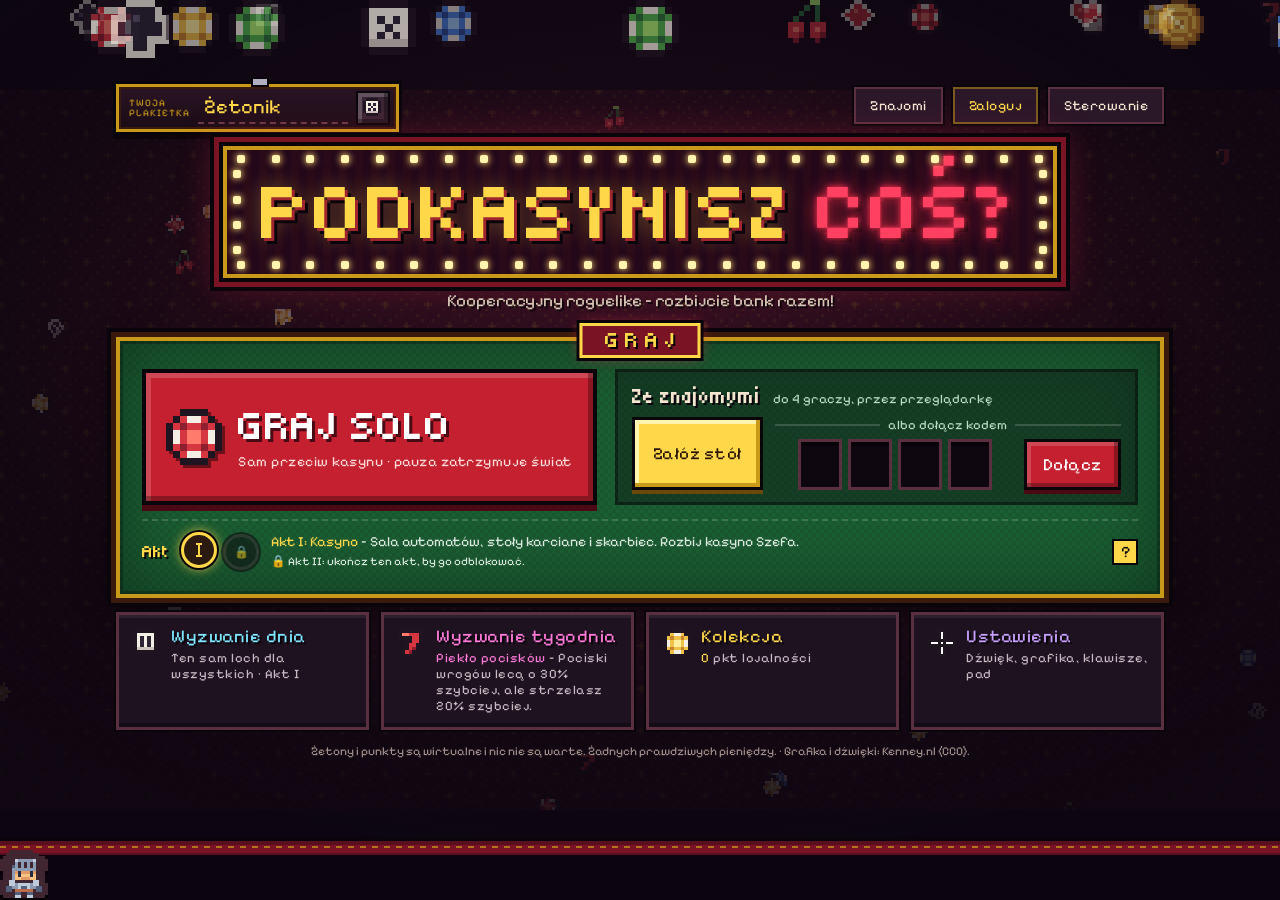
==== index.html @ 785ee759 "Aktualizacja gry 2026-10-31 12:15" ====
<!doctype html>
<html lang="pl">
<head>
<meta charset="utf-8">
<meta name="viewport" content="width=device-width, initial-scale=1">
<title>Podkasynisz coś?</title>
<link rel="icon" type="image/png" sizes="32x32" href="assets/itch/favicon.png">
<link rel="icon" type="image/png" sizes="64x64" href="assets/itch/favicon-64.png">
<link rel="stylesheet" href="style.css">
<link rel="stylesheet" href="settings.css">
<link rel="stylesheet" href="menu.css">
</head>
<body>
<div id="game"></div>
<div id="ui"></div>
<script src="vendor/phaser.min.js"></script>
<script src="vendor/peerjs.min.js"></script>
<script type="module" src="js/gra.js?v=202610311215"></script>
</body>
</html>
---- style.css ----
@font-face { font-family: 'PS2P'; src: url('assets/fonts/ps2p-latin.woff2') format('woff2'); unicode-range: U+0000-00FF; }
@font-face { font-family: 'PS2P'; src: url('assets/fonts/ps2p-latin-ext.woff2') format('woff2'); unicode-range: U+0100-024F, U+1E00-1EFF, U+20A0-20CF; }
@font-face { font-family: 'Tiny5'; src: url('assets/fonts/tiny5-latin.woff2') format('woff2'); unicode-range: U+0000-00FF, U+2000-206F; }
@font-face { font-family: 'Tiny5'; src: url('assets/fonts/tiny5-latin-ext.woff2') format('woff2'); unicode-range: U+0100-024F, U+1E00-1EFF; }
@font-face { font-family: 'Pixelify'; src: url('assets/fonts/pixelify-latin.woff2') format('woff2'); unicode-range: U+0000-00FF, U+2000-206F; }
@font-face { font-family: 'Pixelify'; src: url('assets/fonts/pixelify-latin-ext.woff2') format('woff2'); unicode-range: U+0100-024F, U+1E00-1EFF; }

:root {
  --bg: #120a14; --panel: #1f1220; --panel2: #2a1728; --gold: #ffd84a; --red: #e0344a; --green: #2f9e5a;
  --text: #f3e6d0; --muted: #a08f8a; --border: #5a3040;
}
* { box-sizing: border-box; }
html, body { margin: 0; height: 100%; background: var(--bg); overflow: hidden; color: var(--text); font-family: 'Pixelify', monospace; }
#game { position: fixed; inset: 0; }
#game canvas { image-rendering: pixelated; image-rendering: crisp-edges; }
#ui { position: fixed; inset: 0; pointer-events: none; display: flex; align-items: center; justify-content: center; }
#ui > * { pointer-events: auto; }

.panel {
  background: linear-gradient(180deg, var(--panel2), var(--panel)); border: 4px solid var(--border);
  box-shadow: 0 0 0 4px #0a050b, 0 12px 40px rgba(0,0,0,.6); padding: 28px 32px; width: min(560px, calc(100vw - 32px));
  max-height: calc(100vh - 32px); overflow: auto; image-rendering: pixelated;
}
.title { font-family: 'Tiny5', monospace; color: var(--gold); font-size: 48px; text-align: center; margin: 0 0 6px;
  text-shadow: 3px 3px 0 #8a2030, 6px 6px 0 #0a050b; letter-spacing: 1px; line-height: 1.3; }
.subtitle { text-align: center; color: var(--muted); margin: 0 0 22px; font-size: 18px; }
h2 { font-family: 'Tiny5', monospace; font-size: 24px; color: var(--gold); margin: 18px 0 10px; }
label { display: block; font-size: 18px; margin: 12px 0 6px; color: var(--muted); }
input[type=text] {
  width: 100%; font: inherit; font-size: 22px; padding: 8px 12px; background: #0e070f; color: var(--text);
  border: 3px solid var(--border); outline: none; text-transform: none;
}
input[type=text]:focus { border-color: var(--gold); }
.row { display: flex; gap: 10px; flex-wrap: wrap; }
.row > * { flex: 1; }
button {
  font-family: 'Pixelify', monospace; letter-spacing: 0.5px; font-size: 15px; padding: 14px 12px; margin-top: 12px; cursor: pointer;
  background: var(--red); color: #fff; border: 0; box-shadow: inset -4px -4px 0 rgba(0,0,0,.35), inset 4px 4px 0 rgba(255,255,255,.2);
}
button:hover { filter: brightness(1.15); }
button:active { box-shadow: inset 4px 4px 0 rgba(0,0,0,.35); }
button.gold { background: #c99a1a; color: #1a0e05; }
button.green { background: var(--green); }
button.dark { background: #3a2535; }
button:disabled { opacity: .45; cursor: not-allowed; filter: none; }
.chars { display: grid; grid-template-columns: repeat(auto-fill, minmax(56px, 1fr)); gap: 8px; }
.char { height: 64px; background: #0e070f; border: 3px solid var(--border); cursor: pointer; display: flex; align-items: center; justify-content: center; }
.char.sel { border-color: var(--gold); background: #2c1a10; }
.char canvas { width: 48px; height: 48px; image-rendering: pixelated; }
.code { font-family: 'Tiny5', monospace; font-size: 48px; color: var(--gold); text-align: center; letter-spacing: 8px; margin: 8px 0; user-select: all; }
.players { list-style: none; padding: 0; margin: 0; }
.players li { display: flex; align-items: center; gap: 12px; padding: 8px 10px; background: #0e070f; border: 2px solid var(--border); margin-bottom: 6px; font-size: 20px; }
.players li canvas { width: 32px; height: 32px; image-rendering: pixelated; }
.players .tag { margin-left: auto; font-size: 14px; color: var(--gold); }
.hint { color: var(--muted); font-size: 16px; line-height: 1.5; }
.err { color: #ff7070; min-height: 22px; margin-top: 10px; font-size: 18px; }
.keys { display: grid; grid-template-columns: auto 1fr; gap: 4px 14px; font-size: 17px; }
.keys b { font-family: 'Pixelify', monospace; font-size: 13px; color: var(--gold); padding-top: 4px; }
.stats { display: grid; grid-template-columns: 1fr auto; gap: 6px 16px; font-size: 20px; margin: 10px 0; }
.stats span:nth-child(even) { color: var(--gold); text-align: right; }
.hidden { display: none !important; }
.disclaimer { font-size: 14px; color: var(--muted); text-align: center; margin-top: 18px; }
.clsinfo { margin-top: 10px; padding: 10px 12px; background: #0e070f; border: 2px solid var(--border); font-size: 17px; line-height: 1.45; min-height: 62px; }
.clsinfo b { color: var(--gold); }
.clsinfo span { color: #c8a0ff; }
.char.locked { opacity: .3; cursor: not-allowed; filter: grayscale(1); }
/* Kolekcja – wyróżniony przycisk na górze menu */
button.collection { width: 100%; margin: 0 0 6px; padding: 14px 12px; font-family: 'Tiny5', monospace; font-size: 24px; letter-spacing: 1px;
  background: linear-gradient(180deg, #5a2a6a, #3a1a48); color: #ffd84a; border: 3px solid #c99a1a; position: relative;
  box-shadow: inset -4px -4px 0 rgba(0,0,0,.35), inset 4px 4px 0 rgba(255,255,255,.12), 0 0 18px rgba(255,216,74,.18); }
button.collection:hover { filter: brightness(1.2); }
button.collection .star { color: #fff4c0; }
button.collection .pts { color: #f3e6d0; font-size: 18px; margin-left: 8px; }
button.collection .badge { position: absolute; top: -10px; right: -6px; background: #e0344a; color: #fff; font-size: 14px; padding: 2px 8px; border: 2px solid #0a050b; }
.clsinfo i { color: #ffb040; font-style: normal; }
---- settings.css ----
/* Panel ustawień (src/settingsui.js) – nocne kasyno: ciemne tło, złote ramki, czerwony neon, zielone sukno. */
.panel.settings {
  --s-bg: #120a14; --s-bg2: #0d0610; --s-row: #1a0f1a; --s-line: #4a2838; --s-gold: #ffd84a; --s-gold-d: #c99a1a;
  --s-red: #ff3050; --s-cream: #f3e6d0; --s-muted: #a8968f; --s-cyan: #7fe8ff; --s-felt: #0f3a26; --s-felt2: #17573a;
  --s-ink: #0a050b;
  display: flex; flex-direction: column; overflow: hidden; padding: 0;
  width: min(940px, calc(100vw - 24px));
  height: min(820px, calc((100vh - 32px) / var(--ui-zoom, 1)));
  background: linear-gradient(180deg, var(--s-bg), var(--s-bg2));
  border: 4px solid var(--s-gold-d);
  box-shadow: 0 0 0 4px var(--s-ink), 0 0 26px rgba(255, 48, 80, .28), 0 0 0 100vmax rgba(6, 2, 8, .55);
  color: var(--s-cream); font-family: 'Pixelify', monospace;
}

/* ---------- nagłówek i zakładki ---------- */
.settings .set-top { flex: none; padding: 16px 20px 0; border-bottom: 4px solid var(--s-ink); background: linear-gradient(180deg, #1d0f1c, #140a14); }
.settings .set-title {
  margin: 0 0 12px; text-align: center; font-family: 'Tiny5', monospace; font-size: 30px; letter-spacing: 3px; padding-left: 3px; color: var(--s-gold);
  text-shadow: 2px 2px 0 #8a2030, 4px 4px 0 var(--s-ink), 0 0 14px rgba(255, 48, 80, .55);
}
.settings .set-tabs { display: flex; align-items: flex-end; justify-content: center; gap: 6px; flex-wrap: wrap; }
.settings .set-tab, .settings .set-tabnav {
  margin: 0; font-family: 'Pixelify', monospace; font-size: 18px; line-height: 1; cursor: pointer;
  padding: 10px 18px 12px; color: var(--s-muted); background: #24131f;
  border: 3px solid var(--s-line); border-bottom: 0; box-shadow: inset 0 -4px 0 rgba(0, 0, 0, .35);
}
.settings .set-tab:hover { color: var(--s-cream); filter: none; background: #2e1828; }
.settings .set-tab[aria-selected="true"] {
  color: #1a0e05; background: linear-gradient(180deg, #ffe680, var(--s-gold) 55%, var(--s-gold-d));
  border-color: var(--s-ink); box-shadow: 0 -2px 12px rgba(255, 216, 74, .35), inset 0 3px 0 rgba(255, 255, 255, .45);
  position: relative; top: 0; padding-bottom: 14px;
}
.settings .set-tabnav { padding: 8px 8px 10px; background: transparent; border-color: transparent; box-shadow: none; align-self: center; }
.settings .set-tabnav:hover { filter: none; }
.settings .set-kh {
  display: inline-block; min-width: 26px; padding: 3px 6px; font-size: 13px; color: var(--s-cream); text-align: center;
  background: #2a1626; border: 2px solid var(--s-line); box-shadow: 0 2px 0 var(--s-ink);
}
.settings .set-tabnav:hover .set-kh { border-color: var(--s-gold-d); color: var(--s-gold); }

/* ---------- treść (przewijana) ---------- */
.settings .set-body { flex: 1 1 auto; min-height: 0; overflow-y: auto; overflow-x: hidden; padding: 6px 20px 16px; scrollbar-color: var(--s-gold-d) var(--s-bg2); }
.settings .set-page { max-width: 860px; margin: 0 auto; }
.settings .set-page[hidden] { display: none; }
.settings .set-head {
  /* bez text-transform: uppercase – Pixelify nie ma wielkiego „Ć” */
  margin: 18px 0 8px; padding-bottom: 4px; font-family: 'Pixelify', monospace; font-size: 17px; font-weight: normal;
  letter-spacing: 1px; color: var(--s-red); text-shadow: 0 0 8px rgba(255, 48, 80, .45);
  border-bottom: 2px dashed #3a1a2a;
}
.settings .set-row {
  display: grid; grid-template-columns: minmax(0, 1fr) auto; align-items: center; gap: 6px 18px;
  margin: 0 0 6px; padding: 10px 14px; background: var(--s-row); border: 2px solid var(--s-line);
  box-shadow: inset 0 -3px 0 rgba(0, 0, 0, .3);
}
.settings .set-row:hover { border-color: #6a3a50; }
.settings .set-row:focus-within { border-color: var(--s-gold); background: #221422; box-shadow: inset 4px 0 0 var(--s-gold), 0 0 10px rgba(255, 216, 74, .15); }
.settings .set-label { font-size: 19px; line-height: 1.2; color: var(--s-cream); }
.settings .set-desc { margin-top: 2px; font-size: 14px; line-height: 1.3; color: var(--s-muted); }
.settings .set-ctl { display: flex; align-items: center; justify-content: flex-end; gap: 10px; min-width: 0; }
.settings .set-ctl-slider { width: 300px; }
.settings .set-ctl-btns { flex-wrap: wrap; }

/* wspólne: przyciski panelu (żetony / plakietki) */
.settings .set-btn {
  margin: 0; padding: 9px 14px; font-family: 'Pixelify', monospace; font-size: 16px; color: var(--s-cream); cursor: pointer;
  background: #3a2535; border: 2px solid var(--s-ink); box-shadow: 0 0 0 2px var(--s-line), inset -3px -3px 0 rgba(0, 0, 0, .35), inset 3px 3px 0 rgba(255, 255, 255, .12);
}
.settings .set-btn:hover { filter: brightness(1.18); }
.settings .set-btn:active { transform: translateY(2px); box-shadow: 0 0 0 2px var(--s-line), inset 3px 3px 0 rgba(0, 0, 0, .35); }
.settings .set-btn.gold { color: #1a0e05; background: linear-gradient(180deg, #ffe680, var(--s-gold) 60%, var(--s-gold-d)); box-shadow: 0 0 0 2px #7a5a10, inset -3px -3px 0 rgba(0, 0, 0, .25), 0 0 12px rgba(255, 216, 74, .25); }
.settings .set-btn.armed { color: #fff; background: var(--s-red); box-shadow: 0 0 0 2px #7a1020, 0 0 14px rgba(255, 48, 80, .6); }

/* fokus: klawiatura (focus-visible) i pad (.padfocus z padnav.js) */
.settings button:focus-visible, .settings input:focus-visible, .settings .padfocus { outline: 3px solid var(--s-cyan); outline-offset: 2px; }
.settings button:focus:not(:focus-visible):not(.padfocus) { outline: none; }

/* suwak */
.settings .set-range { -webkit-appearance: none; appearance: none; flex: 1; min-width: 0; height: 26px; margin: 0; background: transparent; cursor: pointer; --fill: 50%; }
.settings .set-range::-webkit-slider-runnable-track {
  box-sizing: border-box; height: 14px; border: 2px solid var(--s-ink); box-shadow: 0 0 0 2px var(--s-line);
  background: linear-gradient(90deg, var(--s-gold-d), var(--s-gold) var(--fill), #2a1626 var(--fill));
}
.settings .set-range::-moz-range-track { box-sizing: border-box; height: 14px; border: 2px solid var(--s-ink); box-shadow: 0 0 0 2px var(--s-line); background: #2a1626; }
.settings .set-range::-moz-range-progress { height: 10px; background: linear-gradient(90deg, var(--s-gold-d), var(--s-gold)); }
.settings .set-range::-webkit-slider-thumb {
  -webkit-appearance: none; width: 16px; height: 24px; margin-top: -7px; border: 2px solid var(--s-ink); border-radius: 0;
  background: var(--s-cream); box-shadow: inset -3px -3px 0 rgba(0, 0, 0, .3);
}
.settings .set-range::-moz-range-thumb { width: 12px; height: 20px; border: 2px solid var(--s-ink); border-radius: 0; background: var(--s-cream); box-shadow: inset -3px -3px 0 rgba(0, 0, 0, .3); }
.settings .set-range:hover::-webkit-slider-thumb, .settings .set-range:focus::-webkit-slider-thumb { background: #fff; box-shadow: 0 0 8px rgba(255, 216, 74, .7); }
.settings .set-range:focus::-moz-range-thumb { background: #fff; }
.settings .set-val { flex: none; min-width: 52px; text-align: right; font-size: 18px; color: var(--s-gold); }

/* przełącznik WŁ. / WYŁ. */
.settings .set-switch {
  position: relative; display: flex; align-items: center; justify-content: flex-end; flex: none;
  width: 104px; height: 36px; margin: 0; padding: 0 10px; cursor: pointer;
  font-family: 'Pixelify', monospace; font-size: 15px; color: var(--s-muted);
  background: #2a1626; border: 2px solid var(--s-ink); box-shadow: 0 0 0 2px var(--s-line), inset 0 3px 0 rgba(0, 0, 0, .35);
}
.settings .set-switch:hover { filter: brightness(1.15); }
.settings .set-switch .sw-knob {
  position: absolute; top: 4px; left: 4px; width: 38px; height: 24px;
  background: #5a4050; box-shadow: inset -3px -3px 0 rgba(0, 0, 0, .35), inset 3px 3px 0 rgba(255, 255, 255, .15);
  transition: left .12s steps(3);
}
.settings .set-switch[aria-checked="true"] {
  justify-content: flex-start; color: var(--s-cream);
  background: linear-gradient(180deg, var(--s-felt2), var(--s-felt)); box-shadow: 0 0 0 2px var(--s-gold-d), inset 0 3px 0 rgba(0, 0, 0, .3), 0 0 12px rgba(255, 216, 74, .2);
}
.settings .set-switch[aria-checked="true"] .sw-knob { left: calc(100% - 42px); background: var(--s-gold); }
.settings .set-switch:active .sw-knob { transform: translateY(1px); }

/* wybór (żetony obok siebie) */
.settings .set-seg { display: flex; flex-wrap: wrap; justify-content: flex-end; gap: 6px; }
.settings .set-opt {
  margin: 0; padding: 8px 12px; min-width: 64px; cursor: pointer; font-family: 'Pixelify', monospace; font-size: 16px;
  color: var(--s-muted); background: #24131f; border: 2px solid var(--s-ink); box-shadow: 0 0 0 2px var(--s-line), inset 0 -3px 0 rgba(0, 0, 0, .3);
}
.settings .set-opt:hover { color: var(--s-cream); filter: none; background: #2e1828; }
.settings .set-opt:active { transform: translateY(2px); }
.settings .set-opt[aria-checked="true"] {
  color: var(--s-cream); background: linear-gradient(180deg, var(--s-felt2), var(--s-felt));
  box-shadow: 0 0 0 2px var(--s-gold), inset 0 -3px 0 rgba(0, 0, 0, .3), 0 0 10px rgba(255, 216, 74, .25);
}
.settings .set-row-choice .set-ctl { max-width: 460px; }

/* ---------- klawisze ---------- */
.settings .set-binds { display: grid; grid-template-columns: repeat(auto-fill, minmax(min(100%, 380px), 1fr)); gap: 6px; margin-bottom: 6px; }
.settings .set-bind {
  display: flex; align-items: center; gap: 8px; min-width: 0; padding: 5px 6px 5px 12px;
  background: var(--s-row); border: 2px solid var(--s-line);
}
.settings .set-bind:focus-within { border-color: var(--s-gold); background: #221422; }
.settings .set-bind.wait { border-color: var(--s-red); box-shadow: 0 0 12px rgba(255, 48, 80, .45); }
.settings .set-bind.dup { border-color: #e08a20; }
.settings .set-bname { flex: 1; min-width: 0; font-size: 16px; line-height: 1.15; }
.settings .set-kxs { display: flex; gap: 4px; flex: none; }
.settings .set-kx { padding: 3px 6px; font-size: 12px; color: var(--s-muted); background: #140a12; border: 2px solid #3a2030; }
.settings .set-kx.dup { color: #ffb050; border-color: #e08a20; }
.settings .set-key {
  flex: none; min-width: 104px; margin: 0; padding: 7px 10px 9px; font-family: 'Pixelify', monospace; font-size: 15px; cursor: pointer;
  color: var(--s-ink); background: linear-gradient(180deg, #fff6e4, var(--s-cream)); border: 2px solid var(--s-ink);
  box-shadow: inset 0 -4px 0 #b8a890;
}
.settings .set-key:hover { filter: none; background: #fff; }
.settings .set-key:active { transform: translateY(2px); box-shadow: inset 0 -2px 0 #b8a890; }
.settings .set-key.locked { opacity: .55; cursor: not-allowed; }
.settings .set-bind.dup .set-key { box-shadow: inset 0 -4px 0 #e08a20; }
.settings .set-bind.wait .set-key { color: #fff; background: var(--s-red); box-shadow: inset 0 -4px 0 #8a1020, 0 0 10px rgba(255, 48, 80, .7); animation: set-blink .7s steps(2) infinite; }
@keyframes set-blink { 50% { filter: brightness(1.35); } }
.settings .set-capture {
  position: sticky; top: 0; z-index: 2; margin: 0 0 8px; padding: 10px 14px; font-size: 18px; text-align: center;
  color: var(--s-cream); background: #3a0c18; border: 3px solid var(--s-red); box-shadow: 0 0 16px rgba(255, 48, 80, .5);
}
.settings .set-capture b { color: var(--s-gold); font-weight: normal; }
.settings .set-capture span { margin-left: 10px; font-size: 14px; color: var(--s-muted); }
.settings .set-capture[hidden], .settings .set-warn[hidden] { display: none; }
.settings .set-warn { margin: 0 0 8px; padding: 8px 12px; font-size: 15px; color: #ffcf8a; background: #2a1808; border: 2px solid #e08a20; }
.settings .set-row-note { margin-top: 6px; }

/* ---------- pad ---------- */
.settings .set-pad { margin: 0 0 6px; padding: 10px 14px; font-size: 16px; color: var(--s-muted); background: var(--s-bg2); border: 2px dashed var(--s-line); }
.settings .set-pad.ok { color: #9fe870; border: 2px solid #2f9e5a; background: #0c1a10; }
.settings .set-padmap { margin-top: 6px; padding: 12px 14px; background: linear-gradient(180deg, var(--s-felt2), var(--s-felt)); border: 3px solid var(--s-ink); box-shadow: 0 0 0 2px var(--s-gold-d), inset 0 0 30px rgba(0, 0, 0, .35); }
.settings .set-padhead { margin-bottom: 8px; font-size: 16px; letter-spacing: 1px; color: var(--s-gold); }
.settings .set-padgrid { display: grid; grid-template-columns: repeat(auto-fill, minmax(min(100%, 340px), 1fr)); gap: 4px 18px; }
.settings .set-padrow { display: flex; align-items: center; gap: 10px; min-height: 30px; font-size: 15px; color: var(--s-cream); }
.settings .set-padrow b { color: var(--s-gold); font-weight: normal; }
.settings .set-padrow i { color: #a0c8b0; font-style: normal; }
.settings .set-padkeys { display: flex; gap: 4px; flex: none; width: 104px; justify-content: flex-end; }
.settings .pc {
  display: inline-flex; align-items: center; justify-content: center; min-width: 28px; height: 26px; padding: 0 6px;
  font-size: 13px; color: var(--s-cream); background: #1a0f14; border: 2px solid var(--s-ink); box-shadow: 0 0 0 1px #3d6a50, inset 0 -3px 0 rgba(0, 0, 0, .4);
}
.settings .pc-wide { font-size: 11px; letter-spacing: .5px; }
.settings .pc-face { width: 28px; padding: 0; border-radius: 50%; font-size: 14px; color: #fff; text-shadow: 1px 1px 0 var(--s-ink); }
.settings .pc-xbox-a { background: #2f9e3a; } .settings .pc-xbox-b { background: #d0283a; }
.settings .pc-xbox-x { background: #2a6ad8; } .settings .pc-xbox-y { background: #e0b020; color: #1a0e05; text-shadow: none; }
.settings .pc-ps-a { background: #3a70d8; } .settings .pc-ps-b { background: #d03a4a; }
.settings .pc-ps-x { background: #c060b0; } .settings .pc-ps-y { background: #30a080; }
.settings .set-padmenu { margin: 10px 0 0; color: #b8d8c4; }

/* ---------- stopka ---------- */
.settings .set-foot { flex: none; padding: 8px 20px 14px; border-top: 4px solid var(--s-ink); background: linear-gradient(180deg, #140a14, #1d0f1c); }
.settings .set-msg { min-height: 20px; margin: 0 0 8px; font-size: 15px; color: var(--s-gold); text-align: center; }
.settings .set-msg.ok { color: #9fe870; }
.settings .set-msg.warn { color: #ffb050; }
.settings .set-footrow { display: flex; align-items: center; gap: 10px; flex-wrap: wrap; justify-content: flex-end; }
.settings .set-hints { flex: 1 1 260px; font-size: 13px; color: var(--s-muted); }
.settings #set-back { min-width: 120px; font-size: 18px; }

/* ---------- małe okna ---------- */
@media (max-width: 720px) {
  .settings .set-row { grid-template-columns: 1fr; }
  .settings .set-ctl, .settings .set-seg { justify-content: flex-start; }
  .settings .set-ctl-slider { width: 100%; }
  .settings .set-row-choice .set-ctl { max-width: none; }
  .settings .set-tab { padding: 8px 10px 10px; font-size: 16px; }
  .settings .set-tabnav { display: none; }
  .settings .set-body { padding: 4px 12px 12px; }
  .settings .set-top, .settings .set-foot { padding-left: 12px; padding-right: 12px; }
  .settings .set-hints { display: none; }
}
@media (max-height: 560px) {
  .settings .set-title { font-size: 22px; margin-bottom: 6px; }
  .settings .set-top { padding-top: 8px; }
  .settings .set-row { padding: 6px 12px; }
  .settings .set-desc { display: none; }
}
@media (prefers-reduced-motion: reduce) {
  .settings .set-switch .sw-knob { transition: none; }
  .settings .set-bind.wait .set-key { animation: none; }
}

/* Podpowiedź samouczka (opcjonalnie, jeśli integrator pokaże ją w DOM) */
.tut-hint {
  position: fixed; left: 50%; bottom: 12%; transform: translateX(-50%); pointer-events: none;
  padding: 10px 16px; background: rgba(14,7,15,.88); border: 3px solid var(--gold); color: var(--text);
  font-family: 'Pixelify', monospace; font-size: 20px; white-space: nowrap; box-shadow: 0 0 0 3px #0a050b;
}
@media (max-width: 480px) {
  .tut-hint { white-space: normal; width: calc(100vw - 32px); text-align: center; font-size: 17px; }
}
---- menu.css ----
/* ================= MENU GŁÓWNE – nocne kasyno (ui.js: showMenu, showLobby, showPause, showEnd, showMessage) ================= */
:root { --wine: #0d0610; --gold2: #c99a1a; --neon: #ff3050; --cyan: #7fe8ff; --felt: #1b5e33; --ink: #0a050b; }
#ui > .mm { position: fixed; inset: 0; overflow-y: auto; overflow-x: hidden; display: flex; flex-direction: column;
  background: radial-gradient(ellipse 70% 60% at 50% 38%, rgba(70,16,44,.30), rgba(13,6,16,.80) 72%, rgba(13,6,16,.92)); }
.mm-bg { position: fixed; inset: 0; pointer-events: none; overflow: hidden; z-index: 0; }
.mm-fl { position: absolute; top: 0; will-change: transform; animation: mm-rise var(--dur, 30s) linear var(--del, 0s) infinite; }
.mm-fl canvas { display: block; image-rendering: pixelated; }
@keyframes mm-rise { from { transform: translateY(105vh) rotate(0deg); } to { transform: translateY(-12vh) rotate(var(--rot, 180deg)); } }
.mm-parade { position: fixed; left: 0; right: 0; bottom: 0; height: 62px; pointer-events: none; overflow: hidden; z-index: 1;
  border-top: 3px solid var(--ink); background: linear-gradient(180deg, #5a0f1e 0 4px, #7a1424 4px 12px, #5a0f1e 12px 14px, rgba(13,6,16,.85) 14px); }
.mm-parade::before { content: ''; position: absolute; left: 0; right: 0; top: 5px; height: 2px; background: repeating-linear-gradient(90deg, #c99a1a 0 6px, transparent 6px 12px); opacity: .7; }
.mm-walker { position: absolute; bottom: 2px; left: 0; animation: mm-walk var(--dur, 26s) linear var(--del, 0s) infinite; }
.mm-walker canvas { display: block; image-rendering: pixelated; animation: mm-hop .4s steps(2) infinite; filter: drop-shadow(0 3px 0 rgba(0,0,0,.5)); }
@keyframes mm-walk { from { transform: translateX(-64px); } to { transform: translateX(calc(100vw + 16px)); } }
@keyframes mm-hop { 50% { transform: translateY(-3px); } }

.mm-stage { position: relative; z-index: 2; margin: auto; width: min(1080px, 100%); padding: 14px 16px 78px; display: flex; flex-direction: column; gap: 14px; }
.mm-top { display: flex; align-items: center; justify-content: space-between; gap: 10px; flex-wrap: wrap; }
/* plakietka z imieniem */
.mm-tag { display: flex; align-items: center; gap: 8px; padding: 4px 6px 4px 10px; background: linear-gradient(180deg, #2a1424, #1a0c16);
  border: 3px solid var(--gold2); box-shadow: 0 0 0 3px var(--ink), inset 0 0 0 2px #3a1a0c, 0 4px 0 3px rgba(0,0,0,.45); position: relative; margin-top: 6px; }
.mm-tag::before { content: ''; position: absolute; left: 50%; top: -10px; width: 14px; height: 6px; margin-left: -7px; background: #b0b0c0; border: 2px solid var(--ink); }
.mm-tag-l { font-size: 10px; line-height: 1.05; color: var(--gold2); letter-spacing: 1px; }
.mm-tag input[type=text] { width: 12.5ch; font-size: 20px; padding: 3px 6px; background: transparent; border: 0; border-bottom: 2px dashed #6a3a4a; color: var(--gold); }
.mm-tag input[type=text]:hover { background: rgba(255,216,74,.05); }
.mm-tag input[type=text]:focus { border-bottom: 2px solid var(--gold); background: rgba(255,216,74,.08); }
.mm-tag.glow { animation: mm-glow 1s ease-in-out infinite alternate; }
@keyframes mm-glow { to { box-shadow: 0 0 0 3px var(--ink), inset 0 0 0 2px #3a1a0c, 0 0 18px 2px rgba(127,232,255,.6); } }
.mm-icon { margin: 0; width: 34px; height: 34px; padding: 0; display: flex; align-items: center; justify-content: center; background: #3a2535; border: 2px solid var(--ink); }
.mm-icon canvas { image-rendering: pixelated; }
.mm-icon:hover canvas { animation: mm-shake .35s; }
.mm-pill { margin: 0; padding: 8px 14px; font-size: 14px; background: #2a1728; color: var(--text); border: 2px solid #5a3040; box-shadow: 0 0 0 2px var(--ink); }

/* logo z żarówkami */
.mm-logo { text-align: center; }
.mm-marquee { position: relative; display: inline-block; max-width: 100%; padding: 22px 34px 20px;
  background: repeating-linear-gradient(90deg, #2a0a18 0 8px, #24081a 8px 16px); border: 4px solid var(--gold2);
  box-shadow: 0 0 0 4px var(--ink), 0 0 0 9px #7a1424, 0 0 0 13px var(--ink), 0 0 34px 8px rgba(255,48,80,.28); }
.mm-bulbs { position: absolute; display: flex; justify-content: space-between; pointer-events: none; }
.mm-bulbs.t { top: 5px; left: 10px; right: 10px; } .mm-bulbs.b { bottom: 5px; left: 10px; right: 10px; }
.mm-bulbs.l { left: 6px; top: 20px; bottom: 20px; flex-direction: column; } .mm-bulbs.r { right: 6px; top: 20px; bottom: 20px; flex-direction: column; }
.mm-bulbs i { width: 8px; height: 8px; border-radius: 2px; background: #fff3b0; box-shadow: 0 0 6px 1px rgba(255,214,110,.85); animation: mm-bulb 1.2s linear infinite; }
.mm-bulbs i:nth-child(3n+2) { animation-delay: -.4s; } .mm-bulbs i:nth-child(3n) { animation-delay: -.8s; }
@keyframes mm-bulb { 0%, 32% { background: #fff3b0; box-shadow: 0 0 6px 1px rgba(255,214,110,.85); } 34%, 100% { background: #6a4a1a; box-shadow: none; } }
.mm-title { margin: 0; font-family: 'Tiny5', monospace; font-weight: normal; line-height: 1; letter-spacing: 2px; font-size: clamp(34px, min(6.4vw, 10.5vh), 88px); }
.mm-title .l1 { color: var(--gold); text-shadow: 3px 3px 0 #a0262e, 6px 6px 0 var(--ink), 0 0 20px rgba(255,216,74,.35); white-space: nowrap; }
.mm-title .l2 { color: #ff4060; text-shadow: 0 0 6px #ff3050, 0 0 18px rgba(255,48,80,.75), 4px 4px 0 var(--ink); white-space: nowrap; display: inline-block; animation: mm-flicker 7s infinite; }
@keyframes mm-flicker { 0%, 90%, 100% { opacity: 1; } 91% { opacity: .35; } 92% { opacity: 1; } 94% { opacity: .55; } 95% { opacity: 1; } }
.mm-sub { margin: 12px 0 0; color: var(--text); opacity: .85; font-size: 17px; text-shadow: 2px 2px 0 var(--ink); }
.mm-warn { text-align: center; margin: 0; }

/* stół – sekcja GRAJ */
.mm-play { position: relative; margin-top: 12px; padding: 28px 22px 14px; background-color: var(--felt);
  background-image: linear-gradient(45deg, rgba(0,0,0,.07) 25%, transparent 25% 75%, rgba(0,0,0,.07) 75%), linear-gradient(45deg, rgba(0,0,0,.07) 25%, transparent 25% 75%, rgba(0,0,0,.07) 75%);
  background-size: 8px 8px; background-position: 0 0, 4px 4px;
  border: 4px solid var(--gold2); box-shadow: 0 0 0 5px #3a1a0c, 0 0 0 9px var(--ink), inset 0 0 0 3px rgba(0,0,0,.25), inset 0 0 70px rgba(0,0,0,.4), 0 14px 30px rgba(0,0,0,.5); }
.mm-felt-h { position: absolute; top: -18px; left: 50%; transform: translateX(-50%); }
.mm-felt-h span { display: inline-block; padding: 2px 16px 2px 22px; background: #7a1424; border: 3px solid var(--gold); box-shadow: 0 0 0 3px var(--ink), 0 0 14px rgba(255,48,80,.45);
  font-family: 'Tiny5', monospace; font-size: 22px; letter-spacing: 6px; color: var(--gold); text-shadow: 2px 2px 0 var(--ink); }
.mm-play-grid { display: grid; grid-template-columns: minmax(0, 1fr) minmax(0, 1.15fr); gap: 18px; align-items: stretch; }
.mm button { transition: transform .08s, box-shadow .12s, border-color .12s; }
.mm-big { margin: 0; display: flex; align-items: center; gap: 16px; text-align: left; padding: 18px 20px; background: #c4202f; color: #fff; border: 4px solid var(--ink);
  box-shadow: inset -5px -5px 0 rgba(0,0,0,.3), inset 5px 5px 0 rgba(255,255,255,.18), 0 6px 0 #4a0a14; }
.mm-big:hover { filter: none; background: #d8283a; transform: translateY(-2px); box-shadow: inset -5px -5px 0 rgba(0,0,0,.3), inset 5px 5px 0 rgba(255,255,255,.18), 0 8px 0 #4a0a14, 0 0 26px rgba(255,48,80,.6); }
.mm-big:active { transform: translateY(4px); box-shadow: inset 5px 5px 0 rgba(0,0,0,.3), 0 2px 0 #4a0a14; }
.mm-big-ic { flex: none; display: flex; }
.mm-big-ic canvas { image-rendering: pixelated; animation: mm-flip 4s ease-in-out infinite; filter: drop-shadow(3px 3px 0 rgba(0,0,0,.45)); }
@keyframes mm-flip { 0%, 72%, 100% { transform: scaleX(1); } 80% { transform: scaleX(.08); } 88% { transform: scaleX(1); } }
.mm-big-t { display: block; font-family: 'Tiny5', monospace; font-size: clamp(28px, 3.3vw, 42px); line-height: 1; text-transform: uppercase; text-shadow: 3px 3px 0 #4a0a14; }
.mm-big-s { display: block; font-size: 14px; color: #ffd8d8; margin-top: 6px; line-height: 1.25; }
.mm-coop { display: flex; flex-direction: column; gap: 8px; padding: 12px 14px; background: rgba(10,5,11,.35); border: 3px solid rgba(0,0,0,.4); }
.mm-coop-h { font-family: 'Tiny5', monospace; font-size: 22px; color: var(--text); text-shadow: 2px 2px 0 var(--ink); }
.mm-coop-h small { font-family: 'Pixelify', monospace; font-size: 13px; color: #b9dcc4; margin-left: 6px; text-shadow: none; }
.mm-btn { margin: 0; padding: 12px 16px; font-size: 17px; color: #fff; background: #c4202f; border: 3px solid var(--ink);
  box-shadow: inset -4px -4px 0 rgba(0,0,0,.3), inset 4px 4px 0 rgba(255,255,255,.18), 0 4px 0 #4a0a14; }
.mm-btn.gold { background: var(--gold); color: #2a1405; box-shadow: inset -4px -4px 0 var(--gold2), inset 4px 4px 0 #fff3b0, 0 4px 0 #6a4a0a; }
.mm-btn:hover { filter: brightness(1.08); transform: translateY(-2px); }
.mm-btn.gold:hover { box-shadow: inset -4px -4px 0 var(--gold2), inset 4px 4px 0 #fff3b0, 0 6px 0 #6a4a0a, 0 0 18px rgba(255,216,74,.55); }
.mm-btn:active { transform: translateY(3px); box-shadow: inset 4px 4px 0 rgba(0,0,0,.3), 0 1px 0 #4a0a14; }
.mm-coop-row { display: grid; grid-template-columns: auto minmax(0, 1fr); gap: 12px; align-items: stretch; }
.mm-coop-row > .mm-btn { padding: 12px 18px; }
.mm-joinbox { display: flex; flex-direction: column; gap: 6px; min-width: 0; }
.mm-or { display: flex; align-items: center; gap: 8px; color: #b9dcc4; font-size: 13px; }
.mm-or::before, .mm-or::after { content: ''; flex: 1; height: 2px; background: rgba(255,255,255,.16); }
.mm-join { display: flex; gap: 8px; align-items: stretch; }
.mm-join .mm-btn { flex: none; }
/* pola kodu: niewidoczne pole tekstowe nad kratkami (wklejanie i klawiatura działają normalnie) */
.mm-code { position: relative; flex: 1; min-width: 0; margin: 0; display: block; cursor: text; }
.mm-code input[type=text] { position: absolute; inset: 0; width: 100%; height: 100%; padding: 0; opacity: 0; border: 0; cursor: text; font-size: 16px; z-index: 1; }
.mm-cells { display: flex; gap: 6px; justify-content: center; height: 100%; }
.mm-cell { flex: 0 0 auto; width: 44px; min-height: 50px; display: flex; align-items: center; justify-content: center; position: relative;
  background: #0e070f; border: 3px solid #5a3040; font-family: 'Tiny5', monospace; font-size: 32px; color: var(--gold); box-shadow: inset 0 4px 0 rgba(0,0,0,.5); }
.mm-cell.on { border-color: #8a6a3a; }
.mm-code:hover .mm-cell { border-color: #8a5a6a; }
.mm-code:focus-within .mm-cell { border-color: #6a8a9a; }
.mm-code:focus-within .mm-cell.cur { border-color: var(--cyan); box-shadow: inset 0 4px 0 rgba(0,0,0,.5), 0 0 10px rgba(127,232,255,.5); }
.mm-cell.cur::after { content: ''; position: absolute; left: 8px; right: 8px; bottom: 6px; height: 3px; background: var(--cyan); animation: mm-caret 1s steps(1) infinite; }
.mm-code:not(:focus-within) .mm-cell.cur::after { display: none; }
@keyframes mm-caret { 50% { opacity: 0; } }
.mm-code.bad .mm-cell { border-color: var(--neon); }
.mm-code.bad { animation: mm-shake .32s; }
@keyframes mm-shake { 25% { transform: translateX(-4px); } 50% { transform: translateX(4px); } 75% { transform: translateX(-2px); } }
#ui .mm-code:has(input.padfocus) { outline: 3px solid var(--gold); outline-offset: 2px; }
.mm-chars-wrap { margin-top: 12px; }
/* stawka – mała, ale zrozumiała */
.mm-stake { display: flex; align-items: center; gap: 8px 12px; margin-top: 14px; padding-top: 12px; border-top: 2px dashed rgba(255,255,255,.16); }
.mm-stake .mu-stakepicker { display: flex; align-items: center; flex-wrap: wrap; gap: 6px 12px; flex: 1; min-width: 0; }
.mm-stake .mu-stakepicker > label { margin: 0; font-family: 'Tiny5', monospace; font-size: 18px; color: var(--gold); text-shadow: 2px 2px 0 var(--ink); }
.mm-stake .mu-stakes { gap: 6px; }
.mm-stake .mu-stakes button { flex: 0 0 auto; width: 36px; height: 36px; padding: 0; margin: 0; border-radius: 50%; display: inline-grid; place-items: center; line-height: 1; letter-spacing: 0; text-indent: 0; font-size: 15px; background: #0e070f;
  border: 3px dashed currentColor; box-shadow: 0 0 0 2px var(--ink); }
.mm-stake .mu-stakes button:hover:not(:disabled) { transform: translateY(-2px); }
.mm-stake .mu-stakes button.sel { border-style: solid; background: #2a1a10; box-shadow: 0 0 0 2px var(--ink), 0 0 12px currentColor; transform: translateY(-2px); }
.mm-stake .mu-stakes button:disabled { border: 3px solid #3a2530; font-size: 12px; opacity: .55; }
.mm-stake .mu-stakeinfo { flex: 1 1 220px; margin: 0; min-height: 0; font-size: 14px; color: #d8e8dc; }
.mm-q { flex: none; width: 26px; height: 26px; display: flex; align-items: center; justify-content: center; cursor: help; font-size: 16px; color: var(--ink);
  background: var(--gold); border: 2px solid var(--ink); }
.mm-q:focus { outline: 3px solid var(--cyan); outline-offset: 1px; }
.mm-err { min-height: 0; margin: 10px auto 0; width: fit-content; max-width: 100%; text-align: center; font-size: 16px; color: #ff8a9a; }
.mm-err:not(:empty) { padding: 6px 12px; background: rgba(10,5,11,.75); border: 2px solid #7a1424; }
.mm-err[data-kind=busy], .mm-err[data-kind=info] { color: var(--cyan); border-color: #2f5a6a; }
/* drugi rząd: wyzwania, kolekcja, ustawienia */
.mm-row2 { display: grid; grid-template-columns: repeat(4, minmax(0, 1fr)); gap: 12px; }
.mm-card { --ac: #c8a0ff; position: relative; margin: 0; display: grid; grid-template-columns: auto minmax(0, 1fr); grid-template-rows: auto 1fr; column-gap: 10px; row-gap: 3px;
  align-items: start; text-align: left; padding: 12px 14px; background: #1f1220; color: var(--text); border: 3px solid #5a3040;
  box-shadow: 0 0 0 2px var(--ink), inset 0 -4px 0 rgba(0,0,0,.35), inset 0 3px 0 rgba(255,255,255,.06); }
.mm-card.c-cyan { --ac: var(--cyan); } .mm-card.c-pink { --ac: #ff7ad9; } .mm-card.c-gold { --ac: var(--gold); }
.mm-card:hover { filter: none; border-color: var(--ac); transform: translateY(-2px); box-shadow: 0 0 0 2px var(--ink), 0 0 16px -2px var(--ac), inset 0 -4px 0 rgba(0,0,0,.35); }
.mm-card:active { transform: translateY(2px); box-shadow: 0 0 0 2px var(--ink), inset 0 4px 0 rgba(0,0,0,.35); }
.mm-card-ic { grid-row: 1 / span 2; display: flex; padding-top: 2px; }
.mm-card-ic canvas { image-rendering: pixelated; }
.mm-card-t { font-size: 18px; color: var(--ac); line-height: 1.1; text-shadow: 2px 2px 0 var(--ink); }
.mm-card-s { font-size: 13px; color: #c8b8c0; line-height: 1.25; }
.mm-card-s b { color: var(--ac); font-weight: normal; }
.mm-card .badge { position: absolute; top: -11px; right: -6px; background: #e0344a; color: #fff; font-size: 13px; padding: 2px 8px; border: 2px solid var(--ink); animation: mm-bob 1.6s ease-in-out infinite; }
@keyframes mm-bob { 50% { transform: translateY(-3px); } }
.mm-note { margin: 0; text-align: center; font-size: 13px; color: var(--muted); }
.mm-disc { margin: 0; font-size: 12px; }
.mm-keys { position: relative; z-index: 3; margin: auto; padding: 16px 16px 80px; width: 100%; display: flex; justify-content: center; }
.mm-keys .panel { width: min(720px, 100%); max-height: none; }
#ui .mm button:focus-visible, #ui .casino button:focus-visible { outline: 3px solid var(--cyan); outline-offset: 2px; }

/* wspólny wygląd paneli: pauza, koniec runu, komunikaty, lobby */
.panel.casino { background: repeating-linear-gradient(90deg, #1c0d18 0 8px, #190b16 8px 16px); border: 4px solid var(--gold2);
  box-shadow: 0 0 0 4px var(--ink), 0 0 0 8px #5a1424, 0 0 0 12px var(--ink), 0 16px 40px rgba(0,0,0,.6), 0 0 34px rgba(255,48,80,.18);
  max-height: calc(100vh - 40px); }
.casino .title { text-shadow: 3px 3px 0 #a0262e, 6px 6px 0 var(--ink), 0 0 18px rgba(255,216,74,.3); }
.casino h2, .mm-h { font-family: 'Tiny5', monospace; font-weight: normal; color: var(--gold); border-bottom: 2px dashed #5a3040; padding-bottom: 4px; }
.mm-h small { font-family: 'Pixelify', monospace; font-size: 15px; color: var(--muted); margin-left: 6px; }
.casino button { border: 3px solid var(--ink); box-shadow: inset -4px -4px 0 rgba(0,0,0,.3), inset 4px 4px 0 rgba(255,255,255,.18), 0 4px 0 rgba(0,0,0,.55); transition: transform .08s, box-shadow .12s; }
.casino button:hover:not(:disabled) { filter: brightness(1.12); transform: translateY(-2px); }
.casino button:active:not(:disabled) { transform: translateY(3px); box-shadow: inset 4px 4px 0 rgba(0,0,0,.3), 0 1px 0 rgba(0,0,0,.55); }
.casino button.gold { background: var(--gold); color: #2a1405; box-shadow: inset -4px -4px 0 var(--gold2), inset 4px 4px 0 #fff3b0, 0 4px 0 #6a4a0a; }
.casino button.gold:hover:not(:disabled) { box-shadow: inset -4px -4px 0 var(--gold2), inset 4px 4px 0 #fff3b0, 0 6px 0 #6a4a0a, 0 0 18px rgba(255,216,74,.5); }
.casino button.green { background: #23864a; }
.casino button.green:hover:not(:disabled) { box-shadow: inset -4px -4px 0 rgba(0,0,0,.3), inset 4px 4px 0 rgba(255,255,255,.18), 0 6px 0 rgba(0,0,0,.55), 0 0 18px rgba(80,220,130,.45); }
.casino button.dark { background: #3a2535; color: var(--text); }
.casino .stats { background: rgba(10,5,11,.45); padding: 8px 12px; border: 2px solid #3a1f2e; }
.casino input[type=range] { accent-color: var(--gold); }
.mm-msgt { white-space: pre-line; line-height: 1.4; }
/* lobby */
.mm-lobby { width: min(620px, calc(100vw - 32px)); }
.mm-lobby .mm-felt-h { position: static; transform: none; text-align: center; margin: 0 0 14px; }
.mm-lcode .code { display: flex; justify-content: center; gap: 10px; margin: 4px 0 14px; letter-spacing: 0; }
.mm-lcode .mm-cell { width: clamp(52px, 12vw, 76px); min-height: 0; height: clamp(64px, 14vw, 92px); font-size: clamp(40px, 9vw, 64px); border-color: var(--gold2);
  box-shadow: 0 0 0 3px var(--ink), inset 0 4px 0 rgba(0,0,0,.5), 0 0 18px rgba(255,216,74,.25); }
.mm-lcopy { justify-content: center; }
.mm-lcopy button { flex: 0 1 auto; margin-top: 0; }
.mm-slots li { min-height: 58px; border-left: 6px solid var(--pc, #5a3040); }
.mm-slots .mm-mark { width: 18px; text-align: center; }
.mm-slot-pic { flex: none; width: 46px; height: 46px; display: flex; align-items: center; justify-content: center; background: #1f1220; border: 2px solid #3a1f2e; }
.mm-slot-n { overflow: hidden; text-overflow: ellipsis; white-space: nowrap; min-width: 0; }
.players .tag.ready { color: #8aff6a; }
.mm-slots li.empty { opacity: .55; border-style: dashed; border-left-width: 2px; padding-left: 40px; color: var(--muted); font-size: 17px; }
.mm-slots li.empty .mm-slot-pic { background: transparent; border-style: dashed; }
.mm-dots i { font-style: normal; animation: mm-caret 1.2s steps(1) infinite; }
.mm-dots i:nth-child(2) { animation-delay: .2s; } .mm-dots i:nth-child(3) { animation-delay: .4s; }

/* duże ekrany (1920×1080): całe menu odrobinę większe */
@media (min-width: 1600px) and (min-height: 960px) { .mm-stage { zoom: 1.2; } }
/* ciasne ekrany */
@media (max-height: 820px) {
  .mm-lobby { padding: 18px 26px; }
  .mm-lobby .mm-felt-h { margin-bottom: 8px; }
  .mm-lobby .subtitle { margin-bottom: 10px; }
  .mm-lcode .mm-cell { height: clamp(56px, 10vh, 76px); font-size: clamp(36px, 7vh, 54px); }
  .mm-lcode .code { margin-bottom: 8px; }
  .mm-lobby h2 { margin: 10px 0 8px; }
  .mm-slots li { min-height: 48px; padding: 4px 10px; margin-bottom: 5px; }
  .mm-slot-pic { width: 42px; height: 42px; }
  .mm-lobby .hint { margin: 6px 0; font-size: 15px; }
}
@media (max-height: 780px) and (min-width: 861px) {
  .mm-stage { gap: 10px; padding-top: 10px; padding-bottom: 66px; }
  .mm-marquee { padding: 18px 30px 16px; }
  .mm-sub { margin-top: 10px; font-size: 15px; }
  .mm-play { padding: 24px 20px 12px; }
  .mm-big { padding: 14px 18px; }
  .mm-parade { height: 58px; }
}
@media (max-width: 860px) {
  .mm-play-grid { grid-template-columns: 1fr; }
  .mm-coop { gap: 10px; }
  .mm-row2 { grid-template-columns: repeat(2, minmax(0, 1fr)); }
}
@media (max-width: 480px) {
  .mm-stage { padding-left: 10px; padding-right: 10px; gap: 12px; }
  .mm-marquee { padding: 18px 16px 16px; }
  .mm-play { padding: 26px 12px 12px; }
  .mm-cell { width: 38px; min-height: 46px; font-size: 26px; }
  .mm-coop-row { grid-template-columns: 1fr; }
  .mm-join { flex-wrap: wrap; } .mm-join .mm-btn { flex: 1 1 100%; }
  .mm-row2 { gap: 8px; } .mm-card { padding: 10px; grid-template-columns: minmax(0, 1fr); } .mm-card-ic { display: none; }
  .mm-tag-l { display: none; }
}
/* mniej ruchu: systemowe „ogranicz ruch” albo ustawienie gry (bez trzęsienia i błysków) – klasa .calm */
@media (prefers-reduced-motion: reduce) {
  .mm *, .mm *::after, .casino *, .casino *::after { animation: none !important; transition: none !important; }
  .mm-parade { display: flex; justify-content: center; align-items: flex-end; gap: 22px; }
  .mm-walker { position: static; }
  .mm-fl { transform: translateY(var(--y, 50vh)); }
}
.mm.calm *, .mm.calm *::after { animation: none !important; }
.mm.calm .mm-parade { display: flex; justify-content: center; align-items: flex-end; gap: 22px; }
.mm.calm .mm-walker { position: static; }
.mm.calm .mm-fl { transform: translateY(var(--y, 50vh)); }
.mm-acc { margin-left: auto; color: var(--gold); border-color: #7a5a20; }
.mm-frn { margin-left: auto; }
.mm-frn + .mm-acc { margin-left: 0; }
.mm-frn b { color: #8fe08f; }
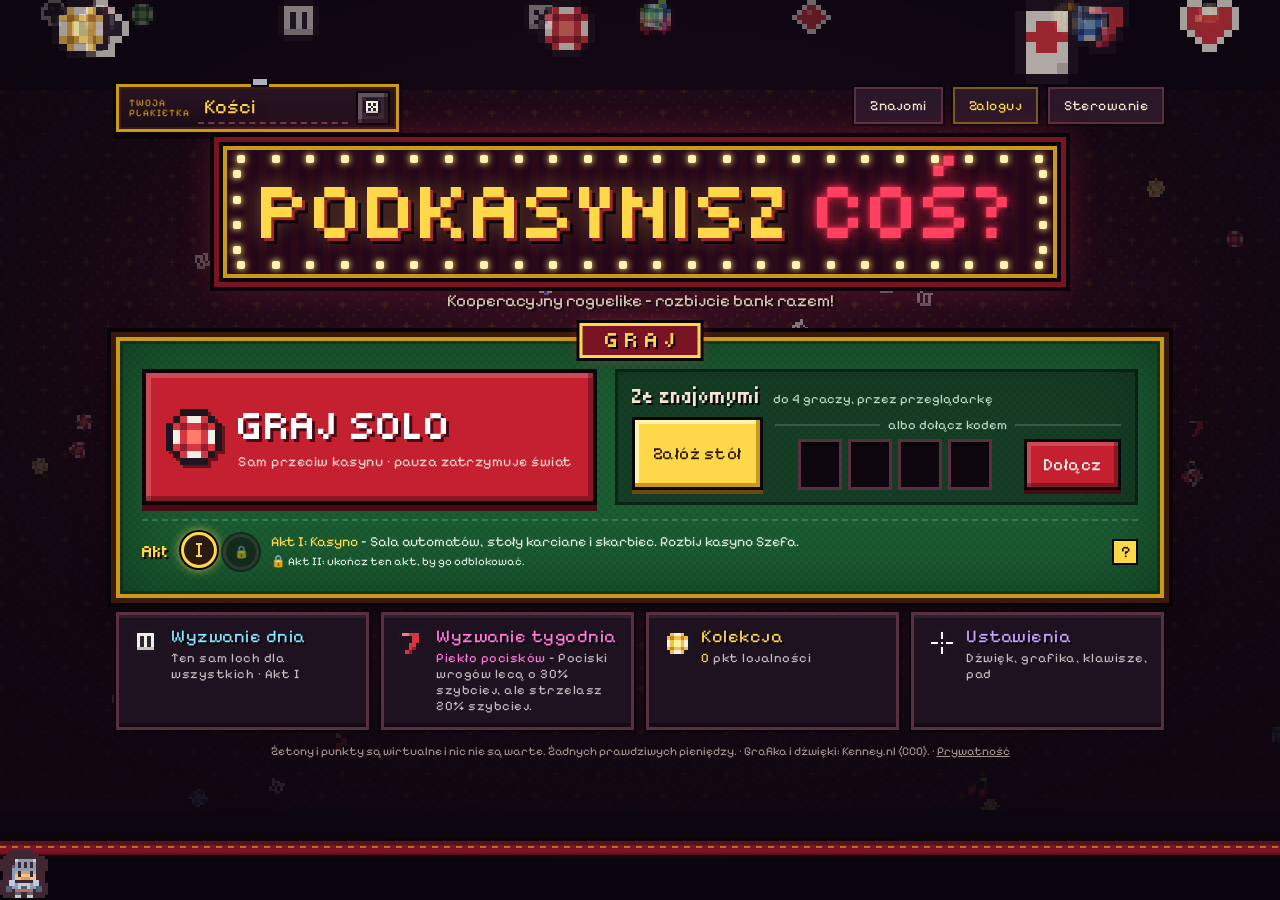
==== commit 3e84c5be: "Aktualizacja gry 2026-10-31 12:23" ====
--- a/index.html
+++ b/index.html
@@ -15,6 +15,6 @@
 <div id="ui"></div>
 <script src="vendor/phaser.min.js"></script>
 <script src="vendor/peerjs.min.js"></script>
-<script type="module" src="js/gra.js?v=202610311215"></script>
+<script type="module" src="js/gra.js?v=202610311223"></script>
 </body>
 </html>
--- a/menu.css
+++ b/menu.css
@@ -228,3 +228,4 @@
 .mm-frn { margin-left: auto; }
 .mm-frn + .mm-acc { margin-left: 0; }
 .mm-frn b { color: #8fe08f; }
+.mm-disc a { color: inherit; text-decoration: underline; }
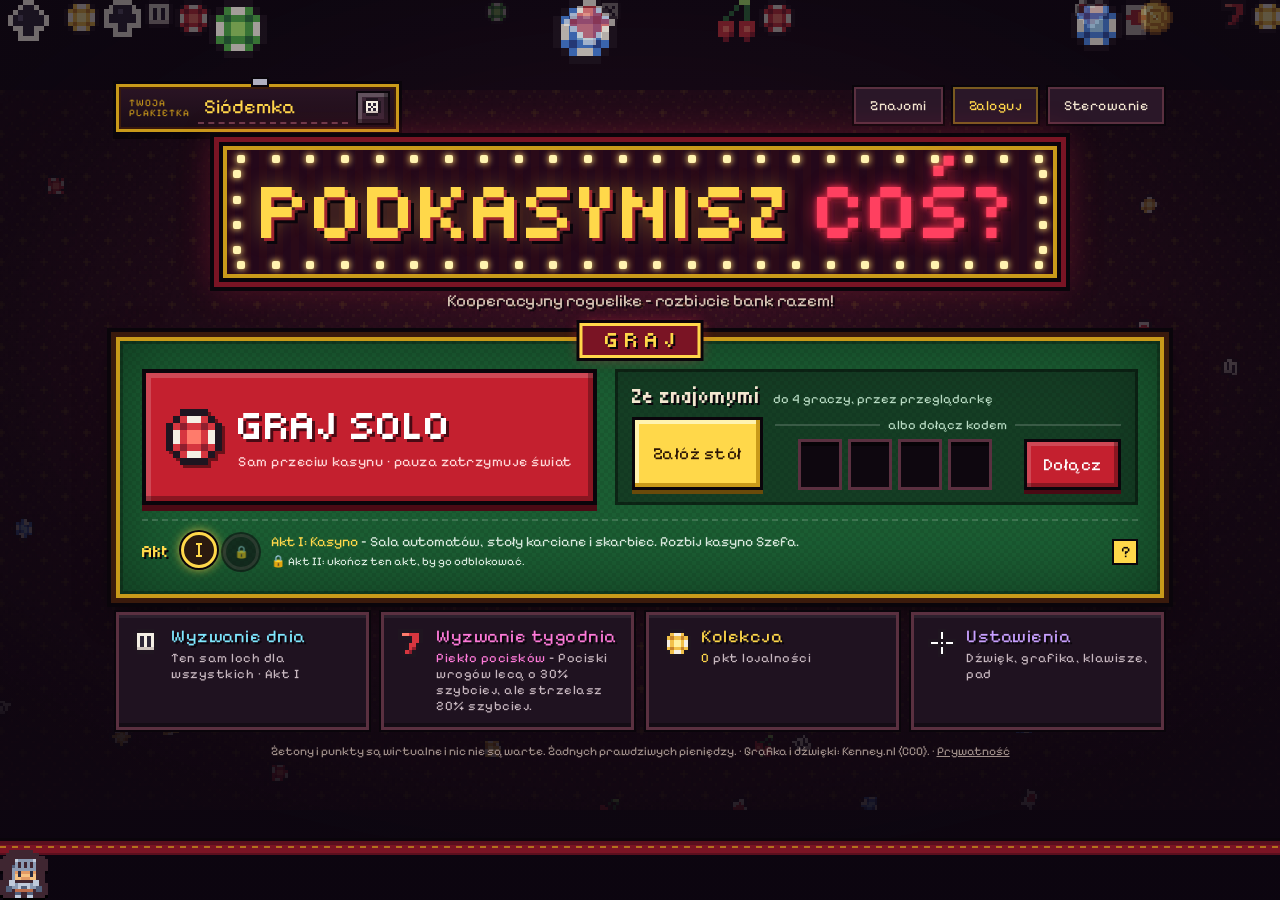
==== commit 34f35ea0: "Aktualizacja gry 2026-10-31 12:24" ====
--- a/index.html
+++ b/index.html
@@ -15,6 +15,6 @@
 <div id="ui"></div>
 <script src="vendor/phaser.min.js"></script>
 <script src="vendor/peerjs.min.js"></script>
-<script type="module" src="js/gra.js?v=202610311223"></script>
+<script type="module" src="js/gra.js?v=202610311224"></script>
 </body>
 </html>
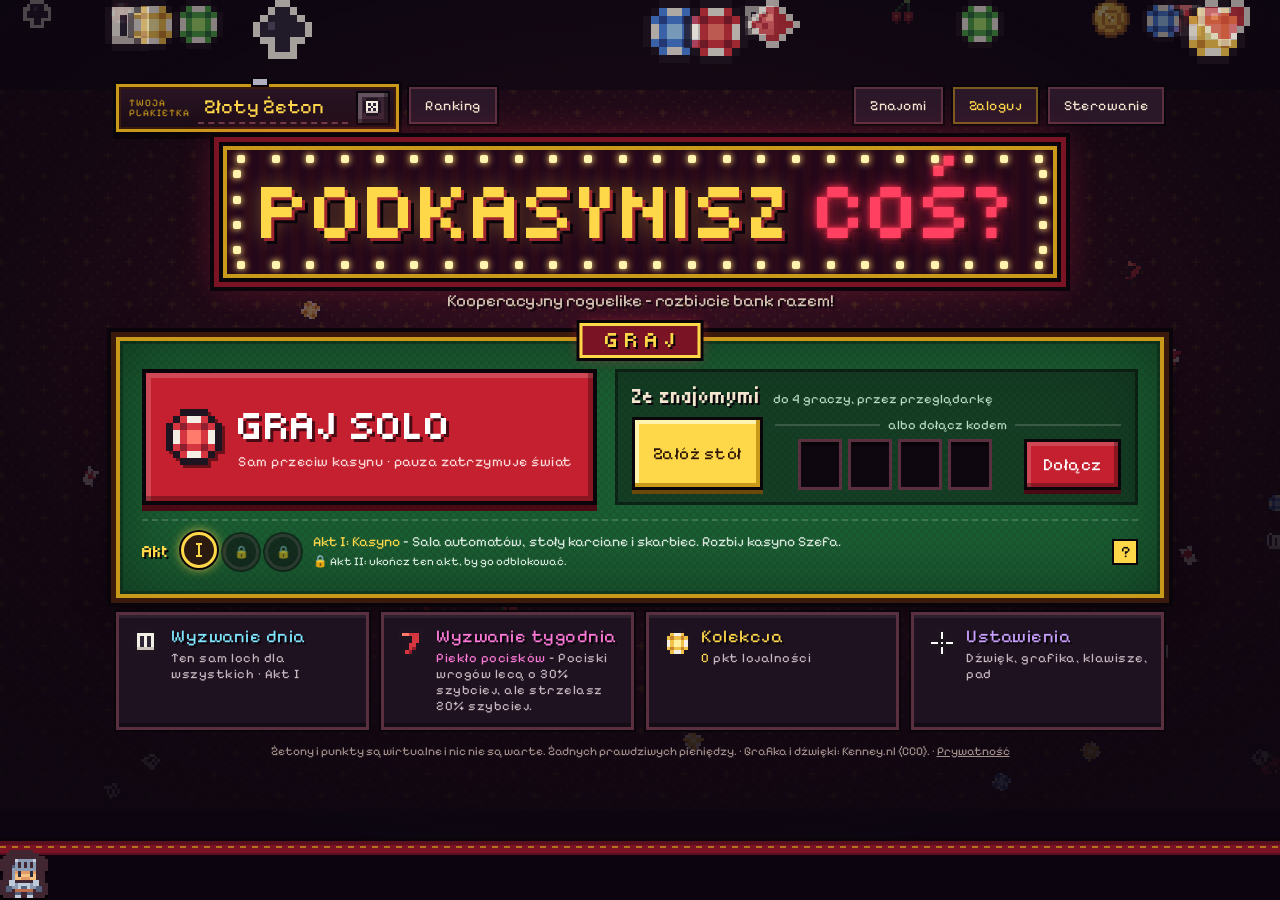
==== commit 7094e28d: "Aktualizacja gry 2026-10-31 14:46" ====
--- a/index.html
+++ b/index.html
@@ -2,7 +2,11 @@
 <html lang="pl">
 <head>
 <meta charset="utf-8">
-<meta name="viewport" content="width=device-width, initial-scale=1">
+<meta name="viewport" content="width=device-width, initial-scale=1, maximum-scale=1, user-scalable=no, viewport-fit=cover">
+<meta name="mobile-web-app-capable" content="yes">
+<meta name="apple-mobile-web-app-capable" content="yes">
+<meta name="apple-mobile-web-app-status-bar-style" content="black">
+<meta name="screen-orientation" content="landscape">
 <title>Podkasynisz coś?</title>
 <link rel="icon" type="image/png" sizes="32x32" href="assets/itch/favicon.png">
 <link rel="icon" type="image/png" sizes="64x64" href="assets/itch/favicon-64.png">
@@ -15,6 +19,6 @@
 <div id="ui"></div>
 <script src="vendor/phaser.min.js"></script>
 <script src="vendor/peerjs.min.js"></script>
-<script type="module" src="js/gra.js?v=202610311224"></script>
+<script type="module" src="js/gra.js?v=202610311446"></script>
 </body>
 </html>
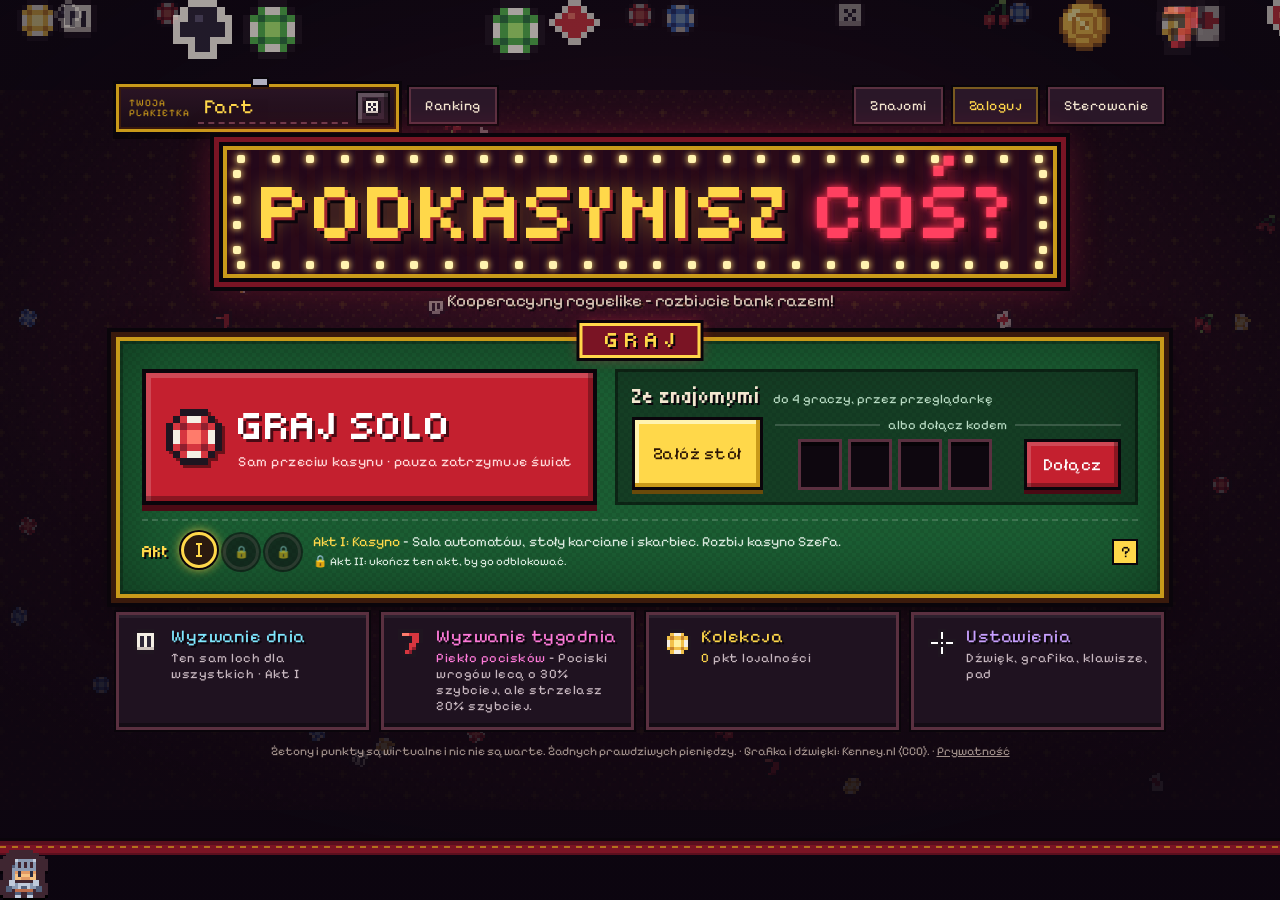
==== commit 7f5b905d: "Aktualizacja gry 2026-10-31 14:55" ====
--- a/index.html
+++ b/index.html
@@ -19,6 +19,6 @@
 <div id="ui"></div>
 <script src="vendor/phaser.min.js"></script>
 <script src="vendor/peerjs.min.js"></script>
-<script type="module" src="js/gra.js?v=202610311446"></script>
+<script type="module" src="js/gra.js?v=202610311455"></script>
 </body>
 </html>
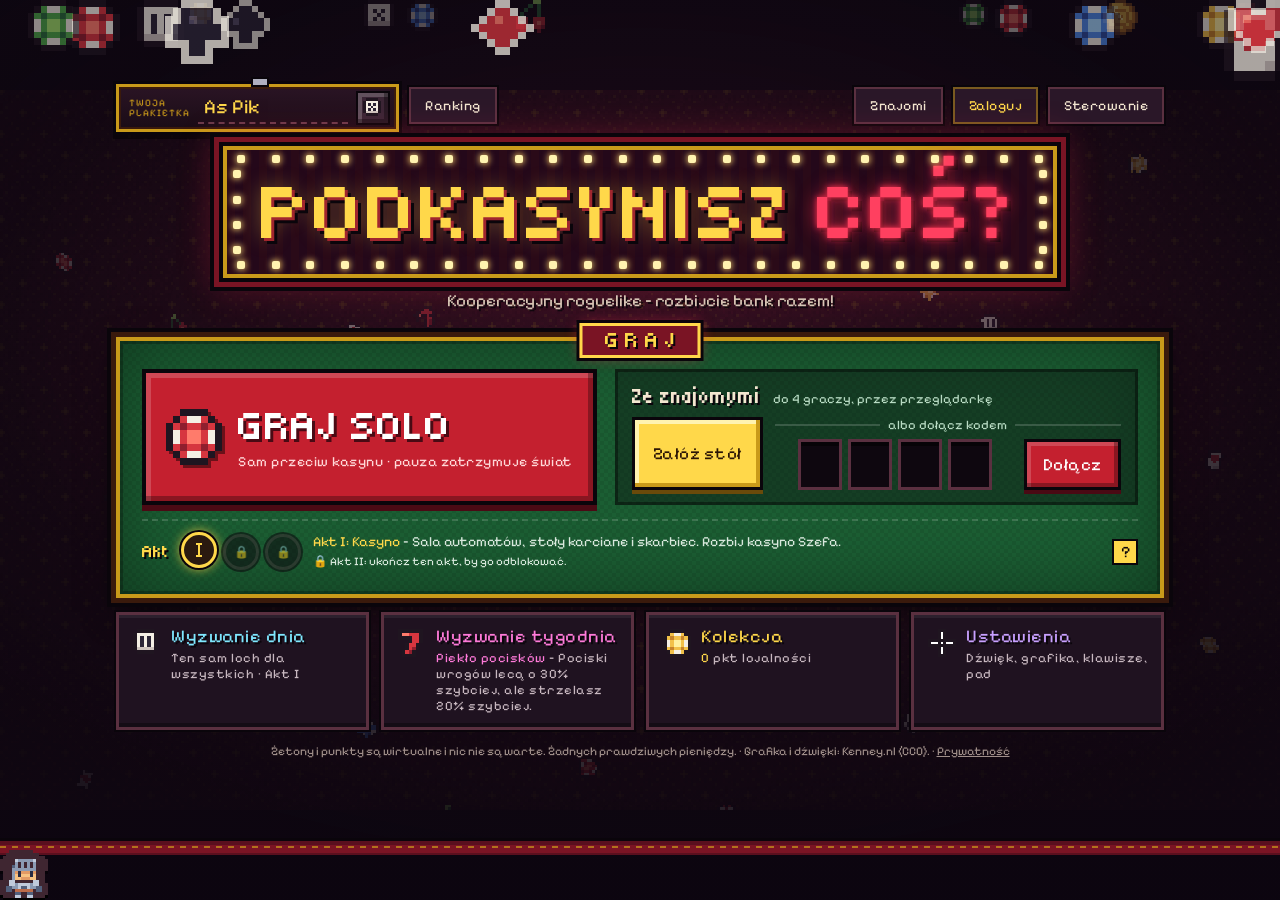
==== commit bdbf447e: "Aktualizacja gry 2026-10-31 15:38" ====
--- a/index.html
+++ b/index.html
@@ -5,7 +5,11 @@
 <meta name="viewport" content="width=device-width, initial-scale=1, maximum-scale=1, user-scalable=no, viewport-fit=cover">
 <meta name="mobile-web-app-capable" content="yes">
 <meta name="apple-mobile-web-app-capable" content="yes">
-<meta name="apple-mobile-web-app-status-bar-style" content="black">
+<meta name="apple-mobile-web-app-status-bar-style" content="black-translucent">
+<meta name="apple-mobile-web-app-title" content="Podkasynisz">
+<meta name="theme-color" content="#120a14">
+<link rel="manifest" href="manifest.webmanifest">
+<link rel="apple-touch-icon" href="assets/itch/app-180.png">
 <meta name="screen-orientation" content="landscape">
 <title>Podkasynisz coś?</title>
 <link rel="icon" type="image/png" sizes="32x32" href="assets/itch/favicon.png">
@@ -19,6 +23,6 @@
 <div id="ui"></div>
 <script src="vendor/phaser.min.js"></script>
 <script src="vendor/peerjs.min.js"></script>
-<script type="module" src="js/gra.js?v=202610311455"></script>
+<script type="module" src="js/gra.js?v=202610311538"></script>
 </body>
 </html>
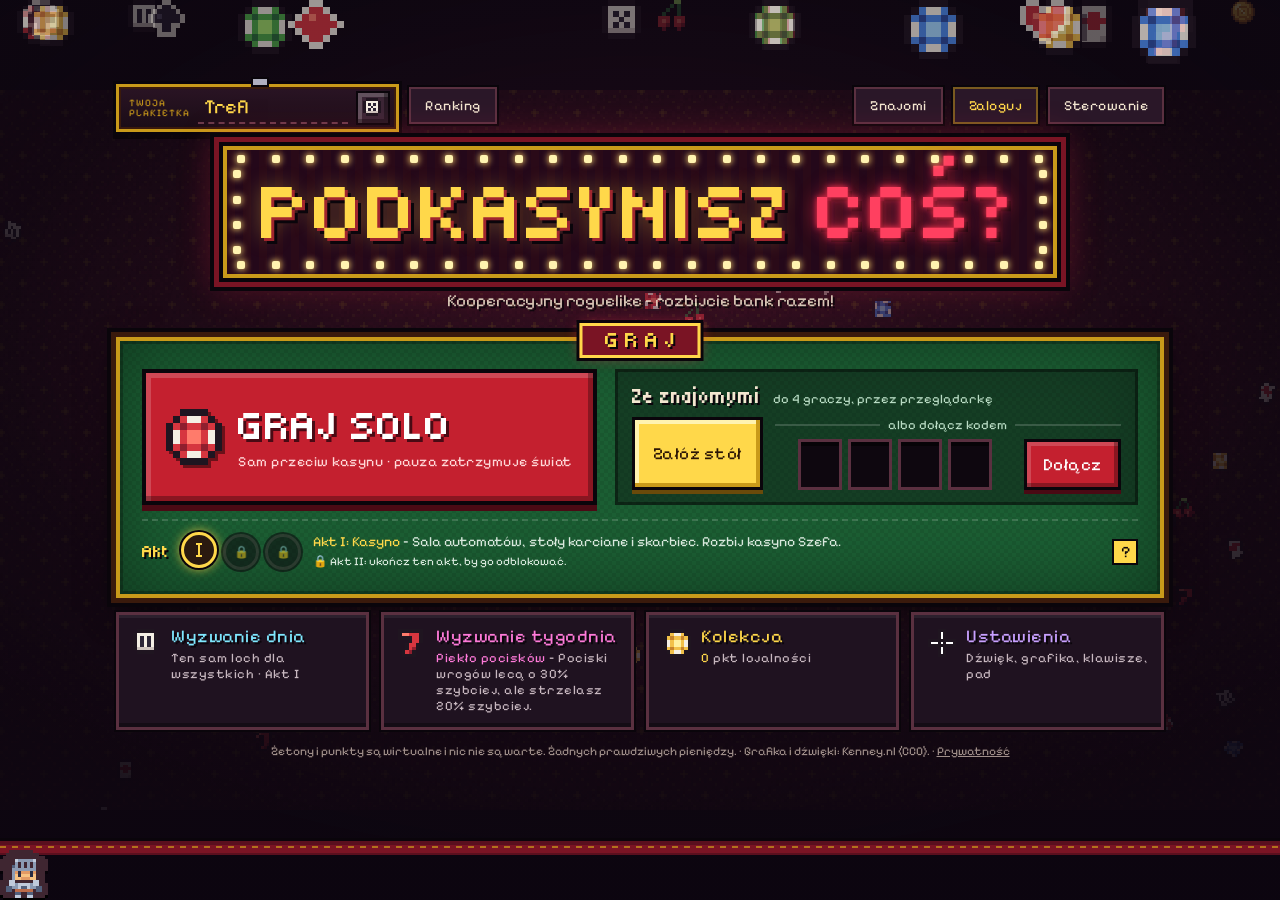
==== commit 4e26644b: "Aktualizacja gry 2026-11-05 18:37" ====
--- a/index.html
+++ b/index.html
@@ -23,6 +23,6 @@
 <div id="ui"></div>
 <script src="vendor/phaser.min.js"></script>
 <script src="vendor/peerjs.min.js"></script>
-<script type="module" src="js/gra.js?v=202610311538"></script>
+<script type="module" src="js/gra.js?v=202611051837"></script>
 </body>
 </html>
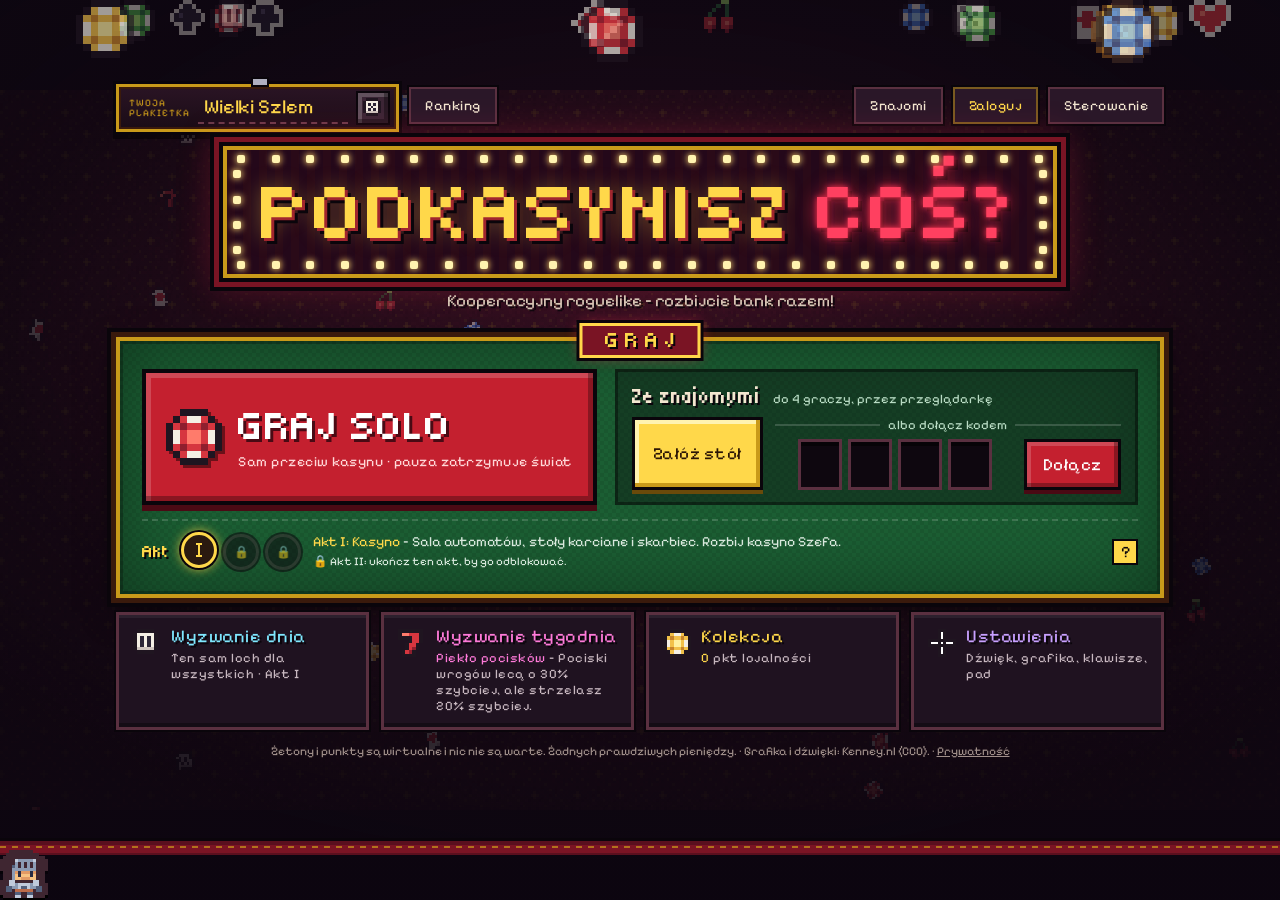
==== commit 69512605: "Aktualizacja gry 2026-11-05 18:48" ====
--- a/index.html
+++ b/index.html
@@ -23,6 +23,6 @@
 <div id="ui"></div>
 <script src="vendor/phaser.min.js"></script>
 <script src="vendor/peerjs.min.js"></script>
-<script type="module" src="js/gra.js?v=202611051837"></script>
+<script type="module" src="js/gra.js?v=202611051848"></script>
 </body>
 </html>
